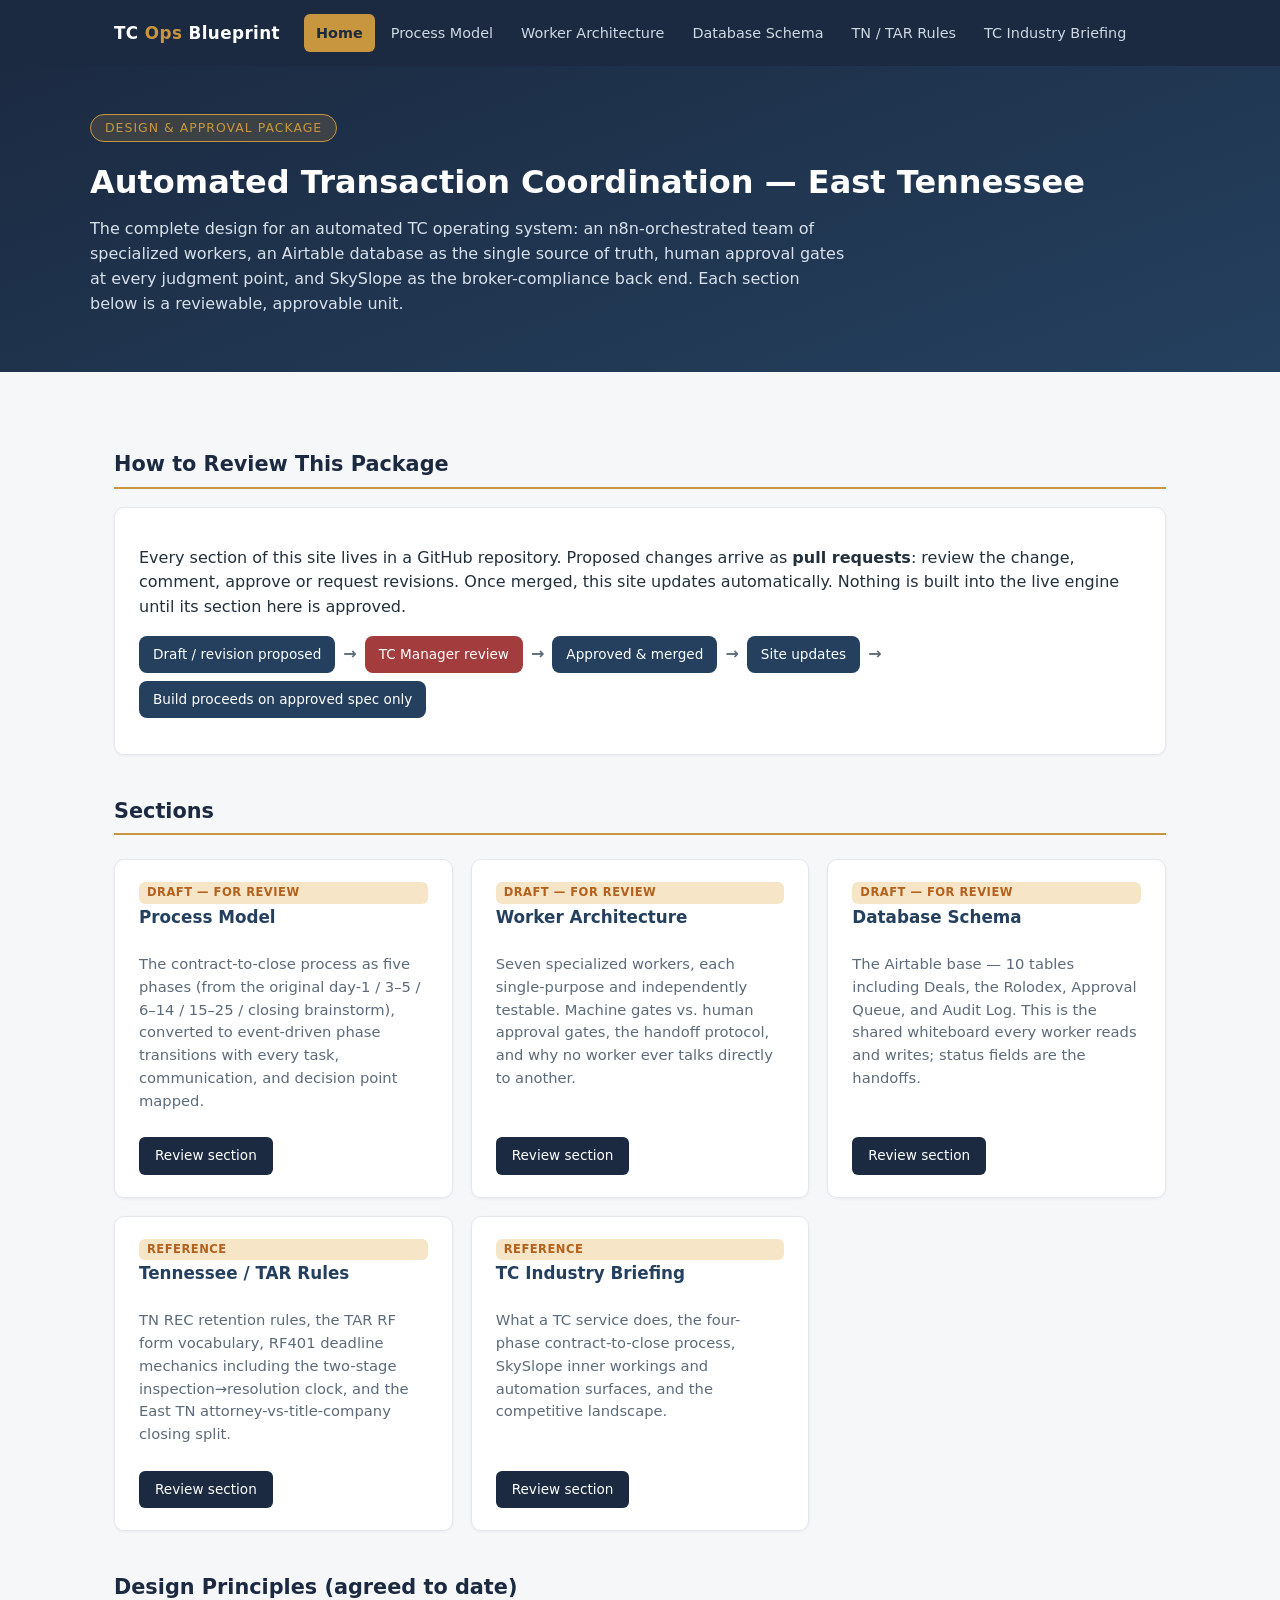
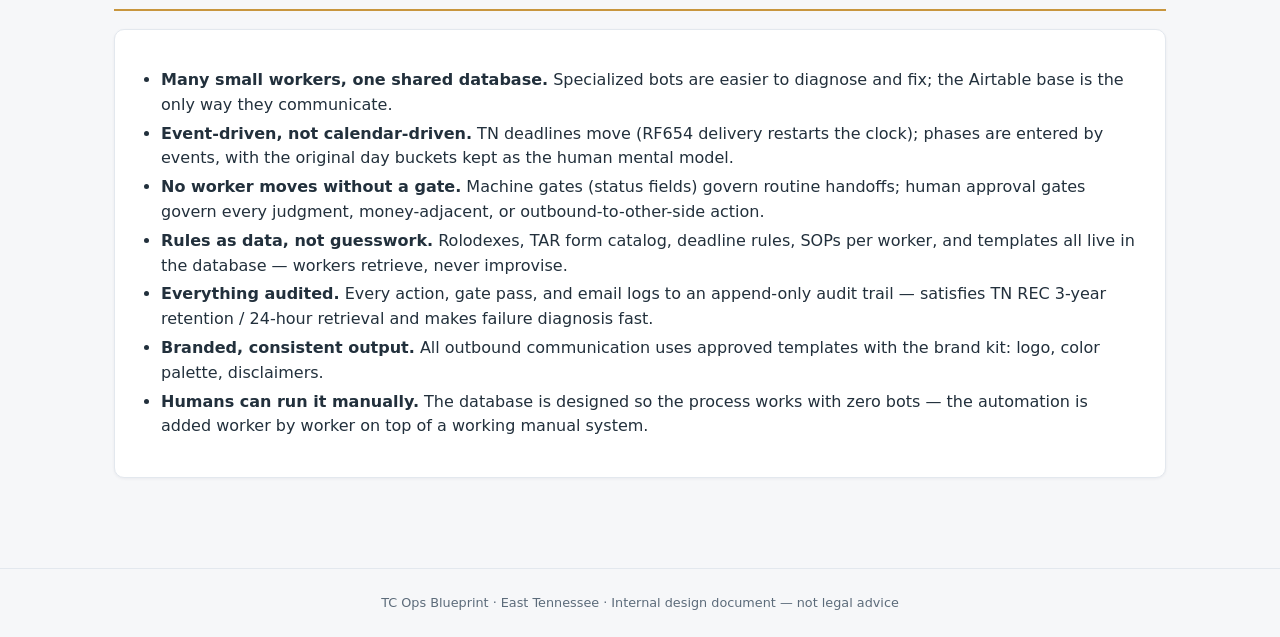
==== index.html @ d144fe27 "TC Ops Blueprint site: process model, worker architecture, Airtable schema, TN/TAR and TC industry b" ====
<!DOCTYPE html>
<html lang="en">
<head>
<meta charset="UTF-8">
<meta name="viewport" content="width=device-width, initial-scale=1.0">
<title>TC Ops Blueprint — East Tennessee</title>
<link rel="stylesheet" href="assets/style.css">
</head>
<body>
<header class="site">
  <div class="topbar">
    <a class="brand" href="index.html">TC <span>Ops</span> Blueprint</a>
    <nav class="main">
      <a href="index.html" class="active">Home</a>
      <a href="process.html">Process Model</a>
      <a href="workers.html">Worker Architecture</a>
      <a href="schema.html">Database Schema</a>
      <a href="tn-briefing.html">TN / TAR Rules</a>
      <a href="tc-briefing.html">TC Industry Briefing</a>
    </nav>
  </div>
</header>

<div class="hero">
  <div class="inner">
    <span class="tag">Design &amp; Approval Package</span>
    <h1>Automated Transaction Coordination — East Tennessee</h1>
    <p>The complete design for an automated TC operating system: an n8n-orchestrated team of specialized workers, an Airtable database as the single source of truth, human approval gates at every judgment point, and SkySlope as the broker-compliance back end. Each section below is a reviewable, approvable unit.</p>
  </div>
</div>

<main>
  <h2>How to Review This Package</h2>
  <div class="card">
    <p>Every section of this site lives in a GitHub repository. Proposed changes arrive as <strong>pull requests</strong>: review the change, comment, approve or request revisions. Once merged, this site updates automatically. Nothing is built into the live engine until its section here is approved.</p>
    <div class="flow">
      <span class="step">Draft / revision proposed</span><span class="arrow">→</span>
      <span class="step human">TC Manager review</span><span class="arrow">→</span>
      <span class="step">Approved &amp; merged</span><span class="arrow">→</span>
      <span class="step">Site updates</span><span class="arrow">→</span>
      <span class="step">Build proceeds on approved spec only</span>
    </div>
  </div>

  <h2>Sections</h2>
  <div class="grid">
    <div class="card">
      <span class="status draft">Draft — for review</span>
      <h3>Process Model</h3>
      <p>The contract-to-close process as five phases (from the original day-1 / 3–5 / 6–14 / 15–25 / closing brainstorm), converted to event-driven phase transitions with every task, communication, and decision point mapped.</p>
      <a class="go" href="process.html">Review section</a>
    </div>
    <div class="card">
      <span class="status draft">Draft — for review</span>
      <h3>Worker Architecture</h3>
      <p>Seven specialized workers, each single-purpose and independently testable. Machine gates vs. human approval gates, the handoff protocol, and why no worker ever talks directly to another.</p>
      <a class="go" href="workers.html">Review section</a>
    </div>
    <div class="card">
      <span class="status draft">Draft — for review</span>
      <h3>Database Schema</h3>
      <p>The Airtable base — 10 tables including Deals, the Rolodex, Approval Queue, and Audit Log. This is the shared whiteboard every worker reads and writes; status fields are the handoffs.</p>
      <a class="go" href="schema.html">Review section</a>
    </div>
    <div class="card">
      <span class="status draft">Reference</span>
      <h3>Tennessee / TAR Rules</h3>
      <p>TN REC retention rules, the TAR RF form vocabulary, RF401 deadline mechanics including the two-stage inspection→resolution clock, and the East TN attorney-vs-title-company closing split.</p>
      <a class="go" href="tn-briefing.html">Review section</a>
    </div>
    <div class="card">
      <span class="status draft">Reference</span>
      <h3>TC Industry Briefing</h3>
      <p>What a TC service does, the four-phase contract-to-close process, SkySlope inner workings and automation surfaces, and the competitive landscape.</p>
      <a class="go" href="tc-briefing.html">Review section</a>
    </div>
  </div>

  <h2>Design Principles (agreed to date)</h2>
  <div class="card">
    <ul>
      <li><strong>Many small workers, one shared database.</strong> Specialized bots are easier to diagnose and fix; the Airtable base is the only way they communicate.</li>
      <li><strong>Event-driven, not calendar-driven.</strong> TN deadlines move (RF654 delivery restarts the clock); phases are entered by events, with the original day buckets kept as the human mental model.</li>
      <li><strong>No worker moves without a gate.</strong> Machine gates (status fields) govern routine handoffs; human approval gates govern every judgment, money-adjacent, or outbound-to-other-side action.</li>
      <li><strong>Rules as data, not guesswork.</strong> Rolodexes, TAR form catalog, deadline rules, SOPs per worker, and templates all live in the database — workers retrieve, never improvise.</li>
      <li><strong>Everything audited.</strong> Every action, gate pass, and email logs to an append-only audit trail — satisfies TN REC 3-year retention / 24-hour retrieval and makes failure diagnosis fast.</li>
      <li><strong>Branded, consistent output.</strong> All outbound communication uses approved templates with the brand kit: logo, color palette, disclaimers.</li>
      <li><strong>Humans can run it manually.</strong> The database is designed so the process works with zero bots — the automation is added worker by worker on top of a working manual system.</li>
    </ul>
  </div>
</main>
<footer>TC Ops Blueprint · East Tennessee · Internal design document — not legal advice</footer>
</body>
</html>
---- assets/style.css ----
:root{
  --navy:#1b2a41;
  --navy-2:#24405e;
  --accent:#c8963e;
  --bg:#f6f7f9;
  --card:#ffffff;
  --ink:#22303c;
  --muted:#5c6b7a;
  --line:#e3e8ee;
  --good:#2e7d52;
  --warn:#b3611b;
  --gate:#a33c3c;
}
*{box-sizing:border-box}
body{margin:0;font-family:'Segoe UI',system-ui,-apple-system,Helvetica,Arial,sans-serif;background:var(--bg);color:var(--ink);line-height:1.55}
a{color:var(--navy-2)}
header.site{background:var(--navy);color:#fff;padding:0}
.topbar{max-width:1100px;margin:0 auto;display:flex;align-items:center;gap:24px;padding:14px 24px;flex-wrap:wrap}
.brand{font-weight:700;font-size:1.05rem;letter-spacing:.4px;color:#fff;text-decoration:none}
.brand span{color:var(--accent)}
nav.main{display:flex;gap:4px;flex-wrap:wrap}
nav.main a{color:#cfd8e3;text-decoration:none;padding:8px 12px;border-radius:6px;font-size:.9rem}
nav.main a:hover{background:var(--navy-2);color:#fff}
nav.main a.active{background:var(--accent);color:var(--navy);font-weight:600}
.hero{background:linear-gradient(160deg,var(--navy) 0%,var(--navy-2) 100%);color:#fff;padding:48px 24px 56px}
.hero .inner{max-width:1100px;margin:0 auto}
.hero h1{margin:0 0 10px;font-size:2rem}
.hero p{max-width:760px;color:#d8e0ea;margin:0}
.hero .tag{display:inline-block;background:rgba(200,150,62,.18);border:1px solid var(--accent);color:var(--accent);border-radius:999px;padding:3px 14px;font-size:.78rem;letter-spacing:1px;text-transform:uppercase;margin-bottom:16px}
main{max-width:1100px;margin:0 auto;padding:36px 24px 72px}
h1.page{margin:0 0 6px;font-size:1.7rem;color:var(--navy)}
p.sub{margin:0 0 28px;color:var(--muted)}
h2{color:var(--navy);margin:40px 0 12px;font-size:1.3rem;border-bottom:2px solid var(--accent);padding-bottom:6px}
h3{color:var(--navy-2);margin:26px 0 8px;font-size:1.05rem}
.card{background:var(--card);border:1px solid var(--line);border-radius:10px;padding:22px 24px;margin:18px 0;box-shadow:0 1px 3px rgba(27,42,65,.06)}
.grid{display:grid;grid-template-columns:repeat(auto-fill,minmax(300px,1fr));gap:18px;margin-top:24px}
.grid .card{margin:0;display:flex;flex-direction:column}
.grid .card h3{margin-top:0}
.grid .card p{color:var(--muted);font-size:.92rem;flex:1}
.grid .card a.go{align-self:flex-start;background:var(--navy);color:#fff;text-decoration:none;padding:8px 16px;border-radius:6px;font-size:.85rem;margin-top:10px}
.grid .card a.go:hover{background:var(--navy-2)}
table{border-collapse:collapse;width:100%;margin:14px 0 24px;background:#fff;font-size:.9rem}
th{background:var(--navy);color:#fff;text-align:left;padding:9px 12px;font-weight:600}
td{border:1px solid var(--line);padding:8px 12px;vertical-align:top}
tr:nth-child(even) td{background:#f2f5f8}
.pill{display:inline-block;border-radius:999px;padding:2px 10px;font-size:.75rem;font-weight:600;white-space:nowrap}
.pill.machine{background:#e3efe8;color:var(--good)}
.pill.human{background:#f7e5e5;color:var(--gate)}
.pill.phase{background:#e8edf4;color:var(--navy-2)}
.gate{color:var(--gate);font-weight:700}
.callout{border-left:4px solid var(--accent);background:#fdf6ea;padding:14px 18px;border-radius:0 8px 8px 0;margin:18px 0}
.callout.risk{border-left-color:var(--gate);background:#fbf0f0}
.callout.ok{border-left-color:var(--good);background:#eef6f1}
.flow{display:flex;flex-wrap:wrap;gap:8px;align-items:center;margin:14px 0}
.flow .step{background:var(--navy-2);color:#fff;border-radius:8px;padding:8px 14px;font-size:.85rem}
.flow .step.human{background:var(--gate)}
.flow .arrow{color:var(--muted);font-weight:700}
code{background:#eef1f5;border:1px solid var(--line);border-radius:4px;padding:1px 6px;font-size:.85em}
ul{padding-left:22px}
li{margin:4px 0}
footer{border-top:1px solid var(--line);color:var(--muted);font-size:.8rem;text-align:center;padding:24px}
.status{display:inline-block;border-radius:6px;padding:2px 8px;font-size:.72rem;font-weight:700;letter-spacing:.5px;text-transform:uppercase}
.status.draft{background:#f7e5c8;color:var(--warn)}
.status.approved{background:#e3efe8;color:var(--good)}
.toc{background:#fff;border:1px solid var(--line);border-radius:10px;padding:16px 22px;margin:20px 0}
.toc a{display:block;padding:3px 0;text-decoration:none;font-size:.92rem}
@media(max-width:640px){.hero h1{font-size:1.5rem}}
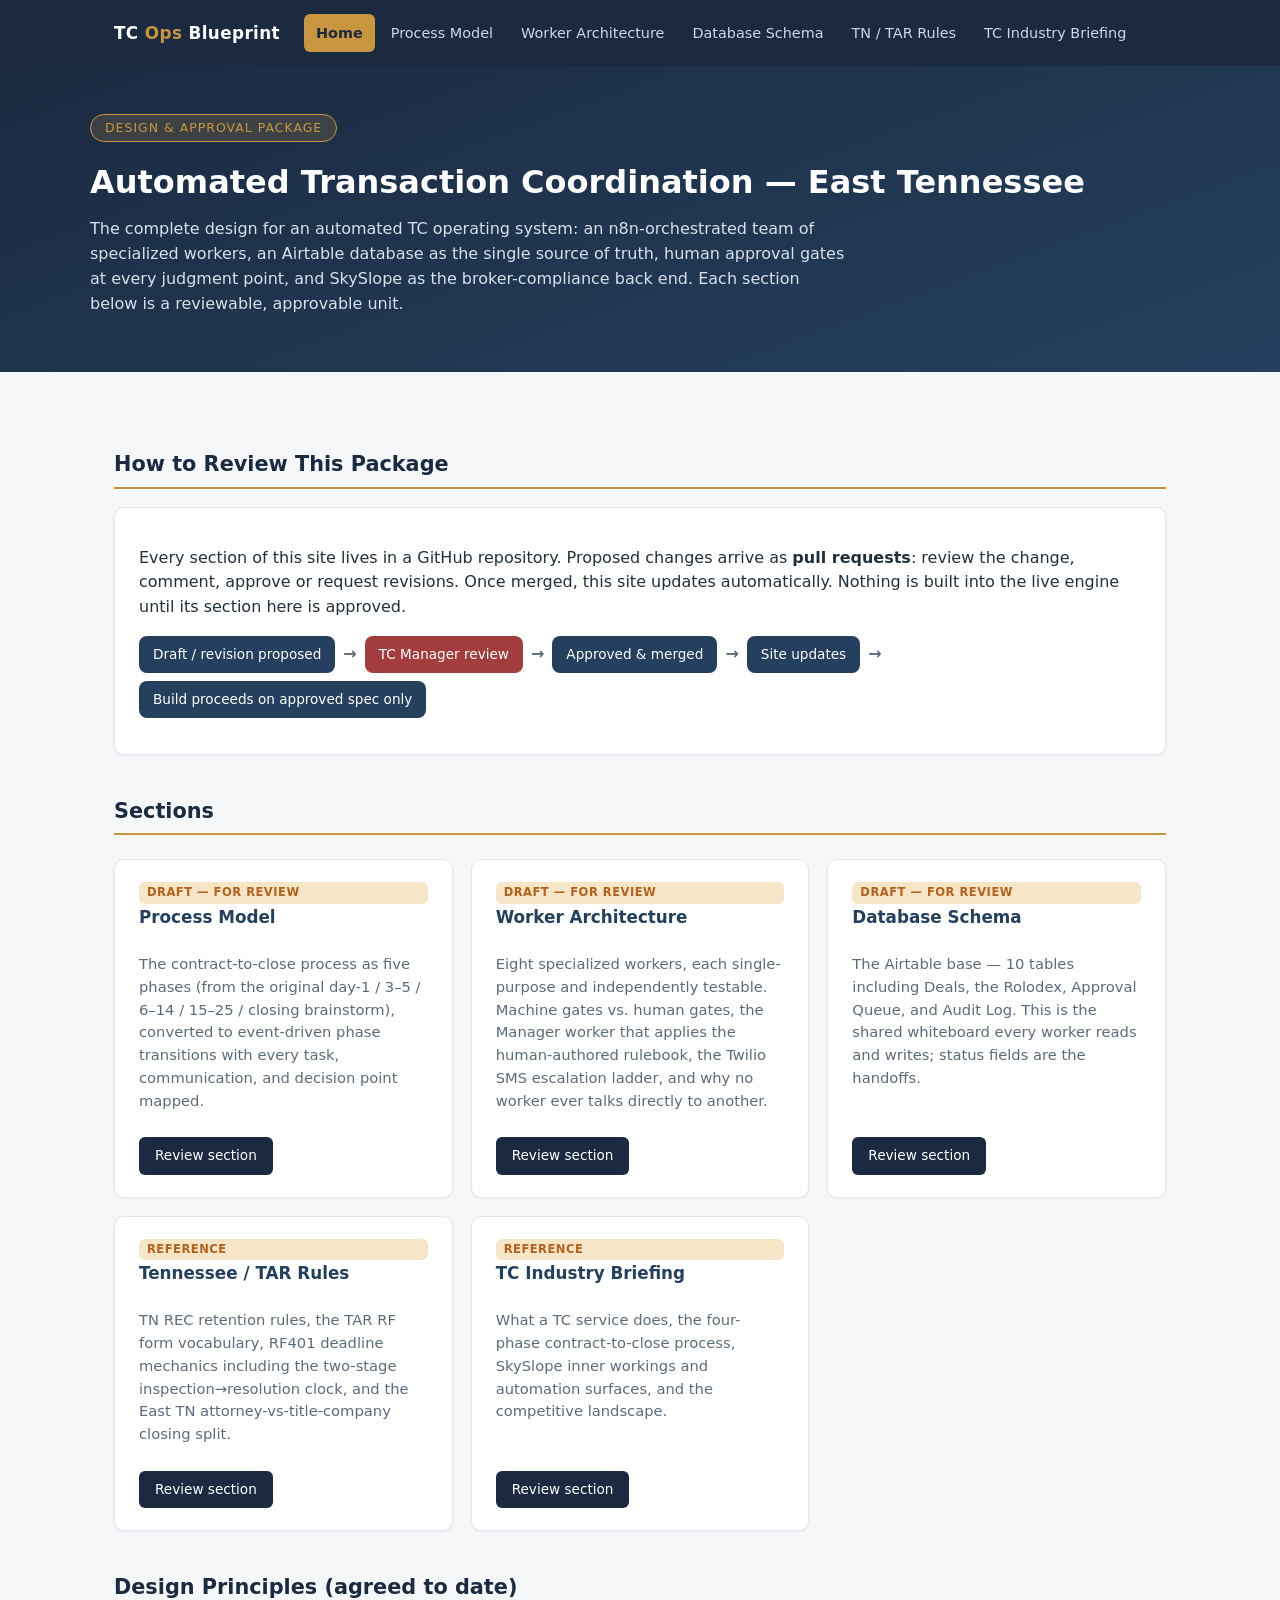
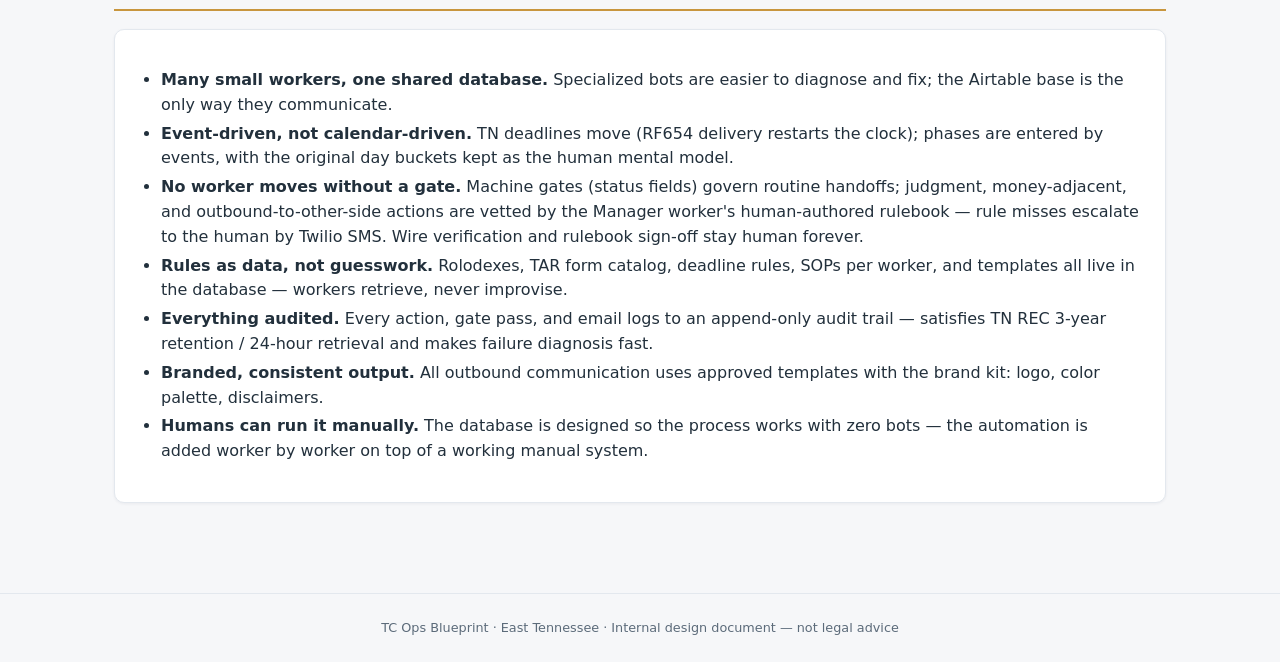
==== commit 21bb6281: "Add Manager worker + rulebook, Twilio SMS escalation ladder, Rulebook table (safest-approach gate co" ====
--- a/index.html
+++ b/index.html
@@ -53,7 +53,7 @@
     <div class="card">
       <span class="status draft">Draft — for review</span>
       <h3>Worker Architecture</h3>
-      <p>Seven specialized workers, each single-purpose and independently testable. Machine gates vs. human approval gates, the handoff protocol, and why no worker ever talks directly to another.</p>
+      <p>Eight specialized workers, each single-purpose and independently testable. Machine gates vs. human gates, the Manager worker that applies the human-authored rulebook, the Twilio SMS escalation ladder, and why no worker ever talks directly to another.</p>
       <a class="go" href="workers.html">Review section</a>
     </div>
     <div class="card">
@@ -81,7 +81,7 @@
     <ul>
       <li><strong>Many small workers, one shared database.</strong> Specialized bots are easier to diagnose and fix; the Airtable base is the only way they communicate.</li>
       <li><strong>Event-driven, not calendar-driven.</strong> TN deadlines move (RF654 delivery restarts the clock); phases are entered by events, with the original day buckets kept as the human mental model.</li>
-      <li><strong>No worker moves without a gate.</strong> Machine gates (status fields) govern routine handoffs; human approval gates govern every judgment, money-adjacent, or outbound-to-other-side action.</li>
+      <li><strong>No worker moves without a gate.</strong> Machine gates (status fields) govern routine handoffs; judgment, money-adjacent, and outbound-to-other-side actions are vetted by the Manager worker's human-authored rulebook — rule misses escalate to the human by Twilio SMS. Wire verification and rulebook sign-off stay human forever.</li>
       <li><strong>Rules as data, not guesswork.</strong> Rolodexes, TAR form catalog, deadline rules, SOPs per worker, and templates all live in the database — workers retrieve, never improvise.</li>
       <li><strong>Everything audited.</strong> Every action, gate pass, and email logs to an append-only audit trail — satisfies TN REC 3-year retention / 24-hour retrieval and makes failure diagnosis fast.</li>
       <li><strong>Branded, consistent output.</strong> All outbound communication uses approved templates with the brand kit: logo, color palette, disclaimers.</li>
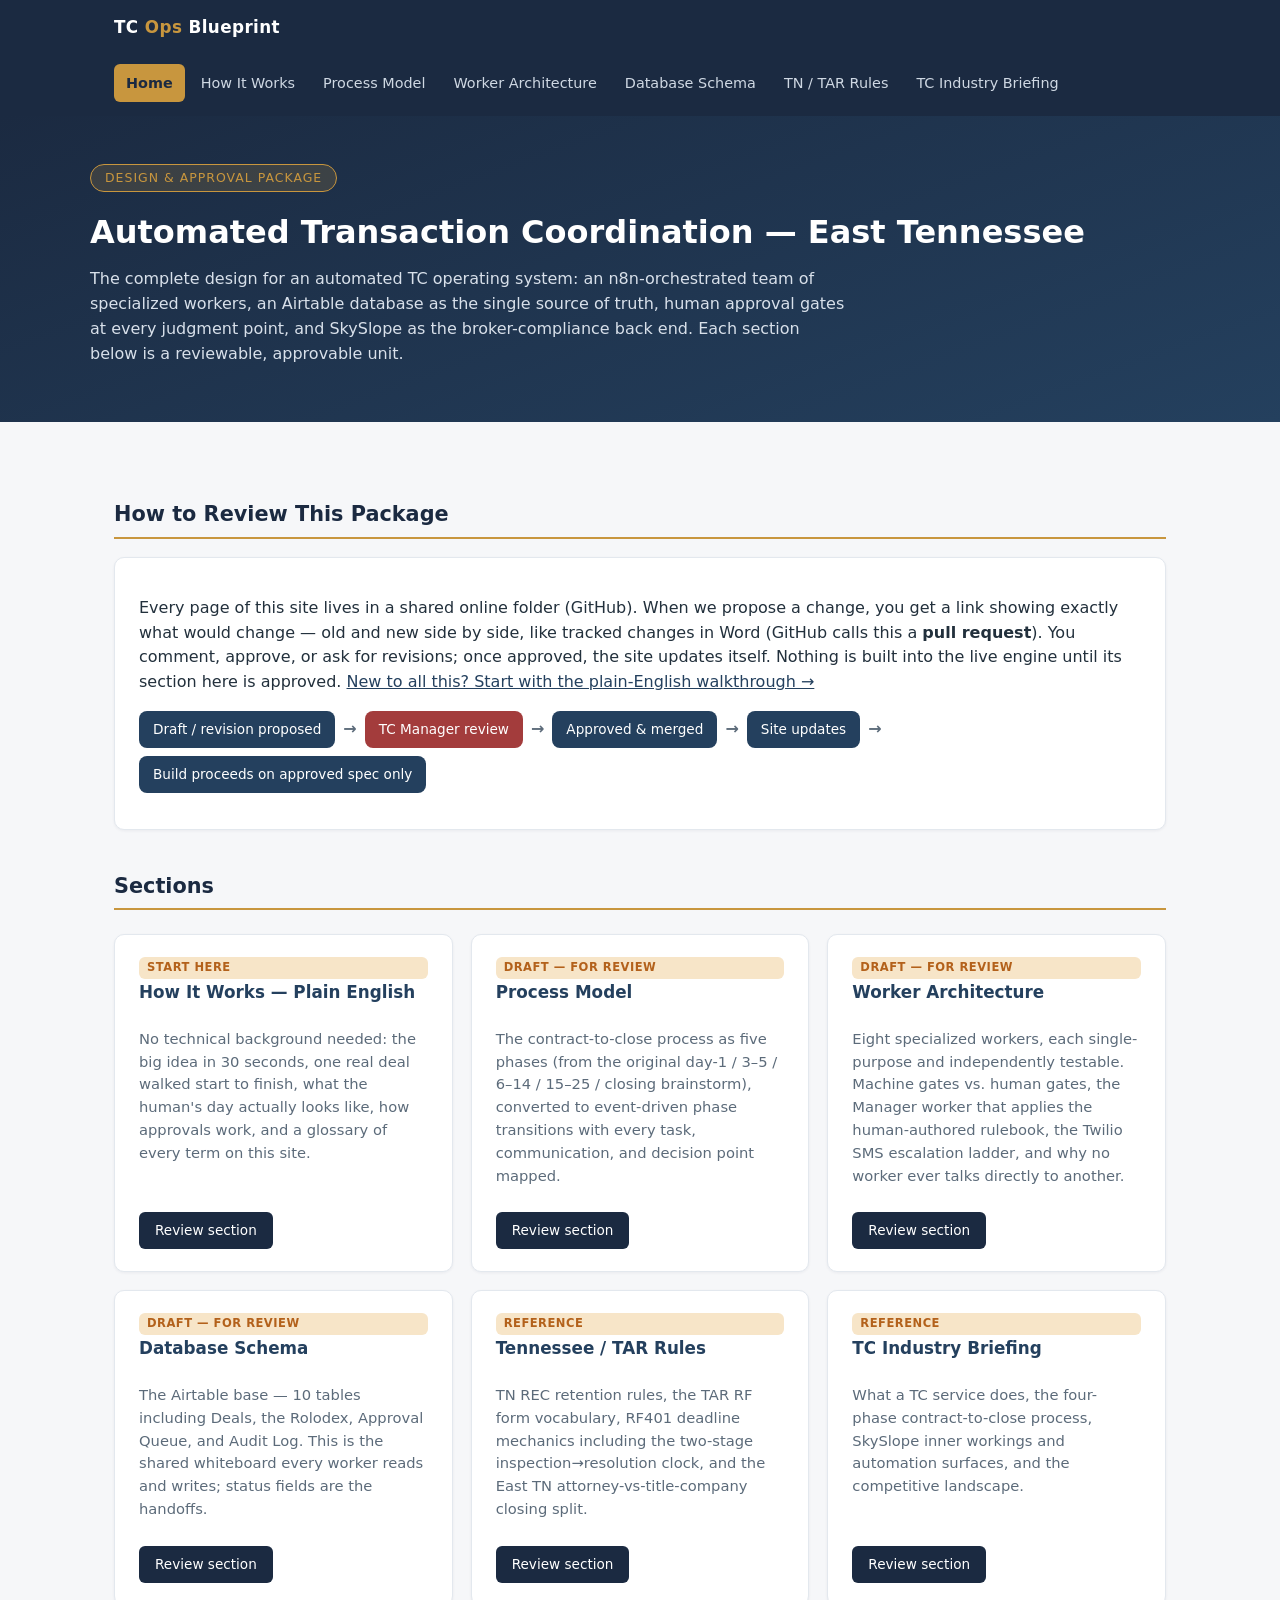
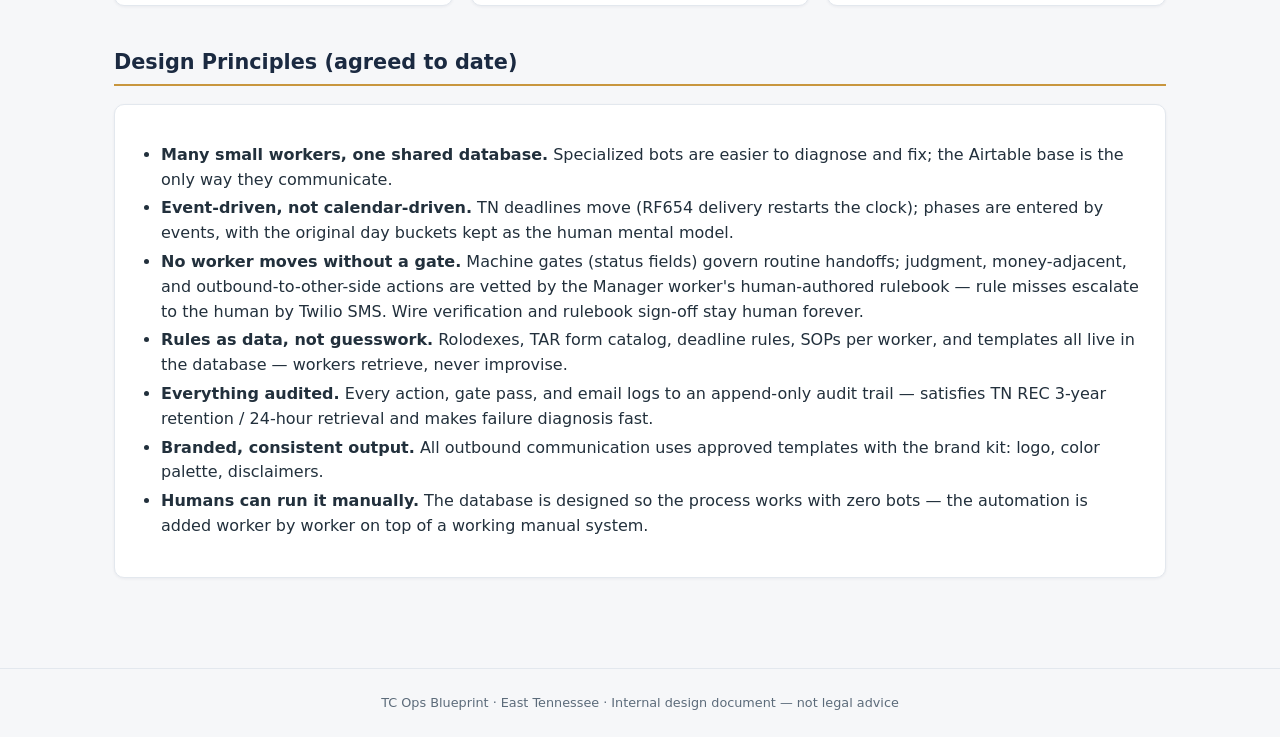
==== commit d4071a59: "Add plain-English How It Works page (walkthrough, day-in-the-life, approval explainer, glossary) and" ====
--- a/index.html
+++ b/index.html
@@ -12,6 +12,7 @@
     <a class="brand" href="index.html">TC <span>Ops</span> Blueprint</a>
     <nav class="main">
       <a href="index.html" class="active">Home</a>
+      <a href="how-it-works.html">How It Works</a>
       <a href="process.html">Process Model</a>
       <a href="workers.html">Worker Architecture</a>
       <a href="schema.html">Database Schema</a>
@@ -32,7 +33,7 @@
 <main>
   <h2>How to Review This Package</h2>
   <div class="card">
-    <p>Every section of this site lives in a GitHub repository. Proposed changes arrive as <strong>pull requests</strong>: review the change, comment, approve or request revisions. Once merged, this site updates automatically. Nothing is built into the live engine until its section here is approved.</p>
+    <p>Every page of this site lives in a shared online folder (GitHub). When we propose a change, you get a link showing exactly what would change — old and new side by side, like tracked changes in Word (GitHub calls this a <strong>pull request</strong>). You comment, approve, or ask for revisions; once approved, the site updates itself. Nothing is built into the live engine until its section here is approved. <a href="how-it-works.html">New to all this? Start with the plain-English walkthrough →</a></p>
     <div class="flow">
       <span class="step">Draft / revision proposed</span><span class="arrow">→</span>
       <span class="step human">TC Manager review</span><span class="arrow">→</span>
@@ -44,6 +45,12 @@
 
   <h2>Sections</h2>
   <div class="grid">
+    <div class="card">
+      <span class="status draft">Start here</span>
+      <h3>How It Works — Plain English</h3>
+      <p>No technical background needed: the big idea in 30 seconds, one real deal walked start to finish, what the human's day actually looks like, how approvals work, and a glossary of every term on this site.</p>
+      <a class="go" href="how-it-works.html">Review section</a>
+    </div>
     <div class="card">
       <span class="status draft">Draft — for review</span>
       <h3>Process Model</h3>
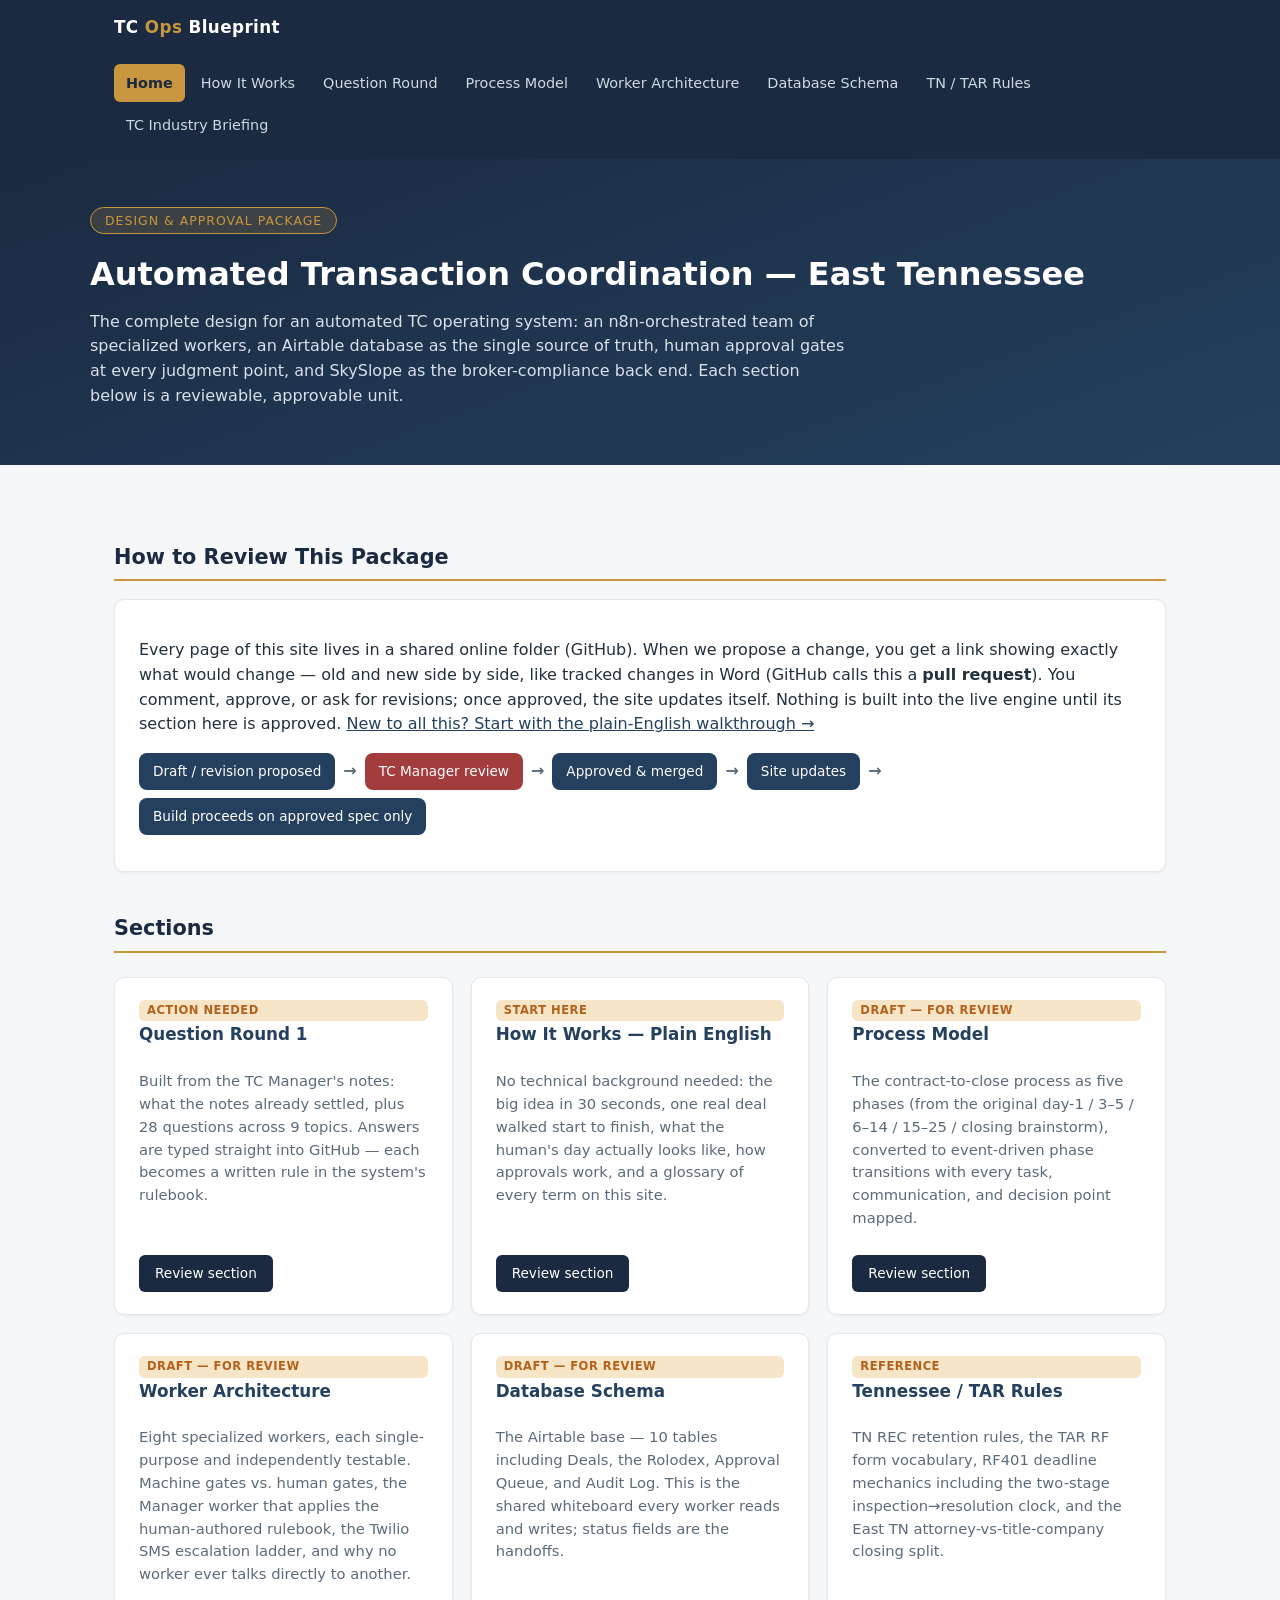
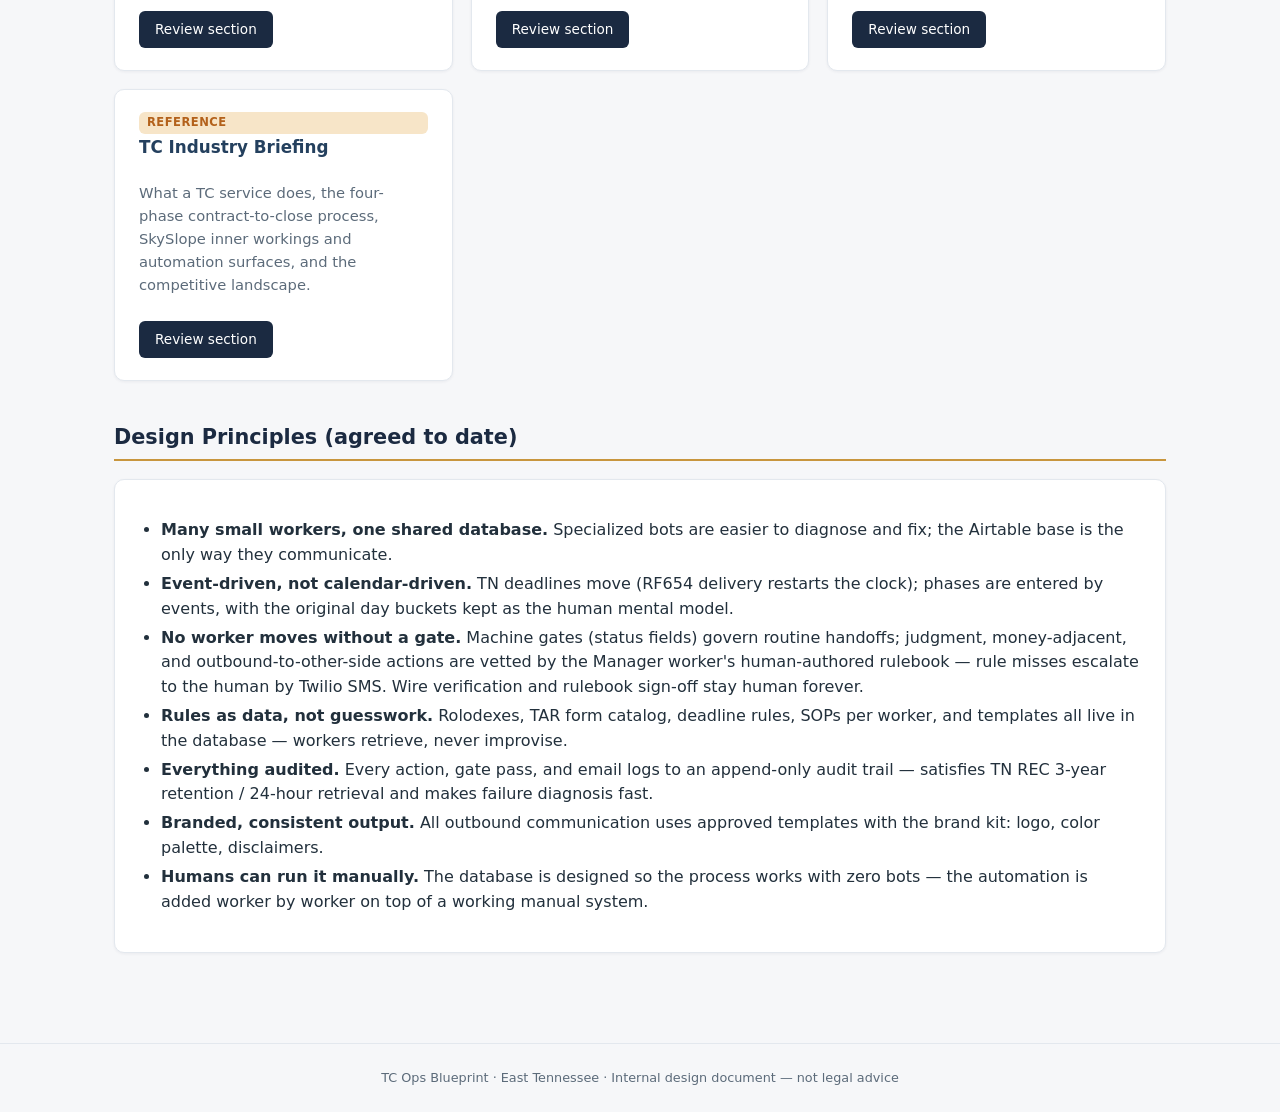
==== commit 2c052154: "Add Question Round 1 page: decisions from manager notes + 28 questions across 9 topics, answered via" ====
--- a/index.html
+++ b/index.html
@@ -13,6 +13,7 @@
     <nav class="main">
       <a href="index.html" class="active">Home</a>
       <a href="how-it-works.html">How It Works</a>
+      <a href="questions.html">Question Round</a>
       <a href="process.html">Process Model</a>
       <a href="workers.html">Worker Architecture</a>
       <a href="schema.html">Database Schema</a>
@@ -45,6 +46,12 @@
 
   <h2>Sections</h2>
   <div class="grid">
+    <div class="card">
+      <span class="status draft">Action needed</span>
+      <h3>Question Round 1</h3>
+      <p>Built from the TC Manager's notes: what the notes already settled, plus 28 questions across 9 topics. Answers are typed straight into GitHub — each becomes a written rule in the system's rulebook.</p>
+      <a class="go" href="questions.html">Review section</a>
+    </div>
     <div class="card">
       <span class="status draft">Start here</span>
       <h3>How It Works — Plain English</h3>
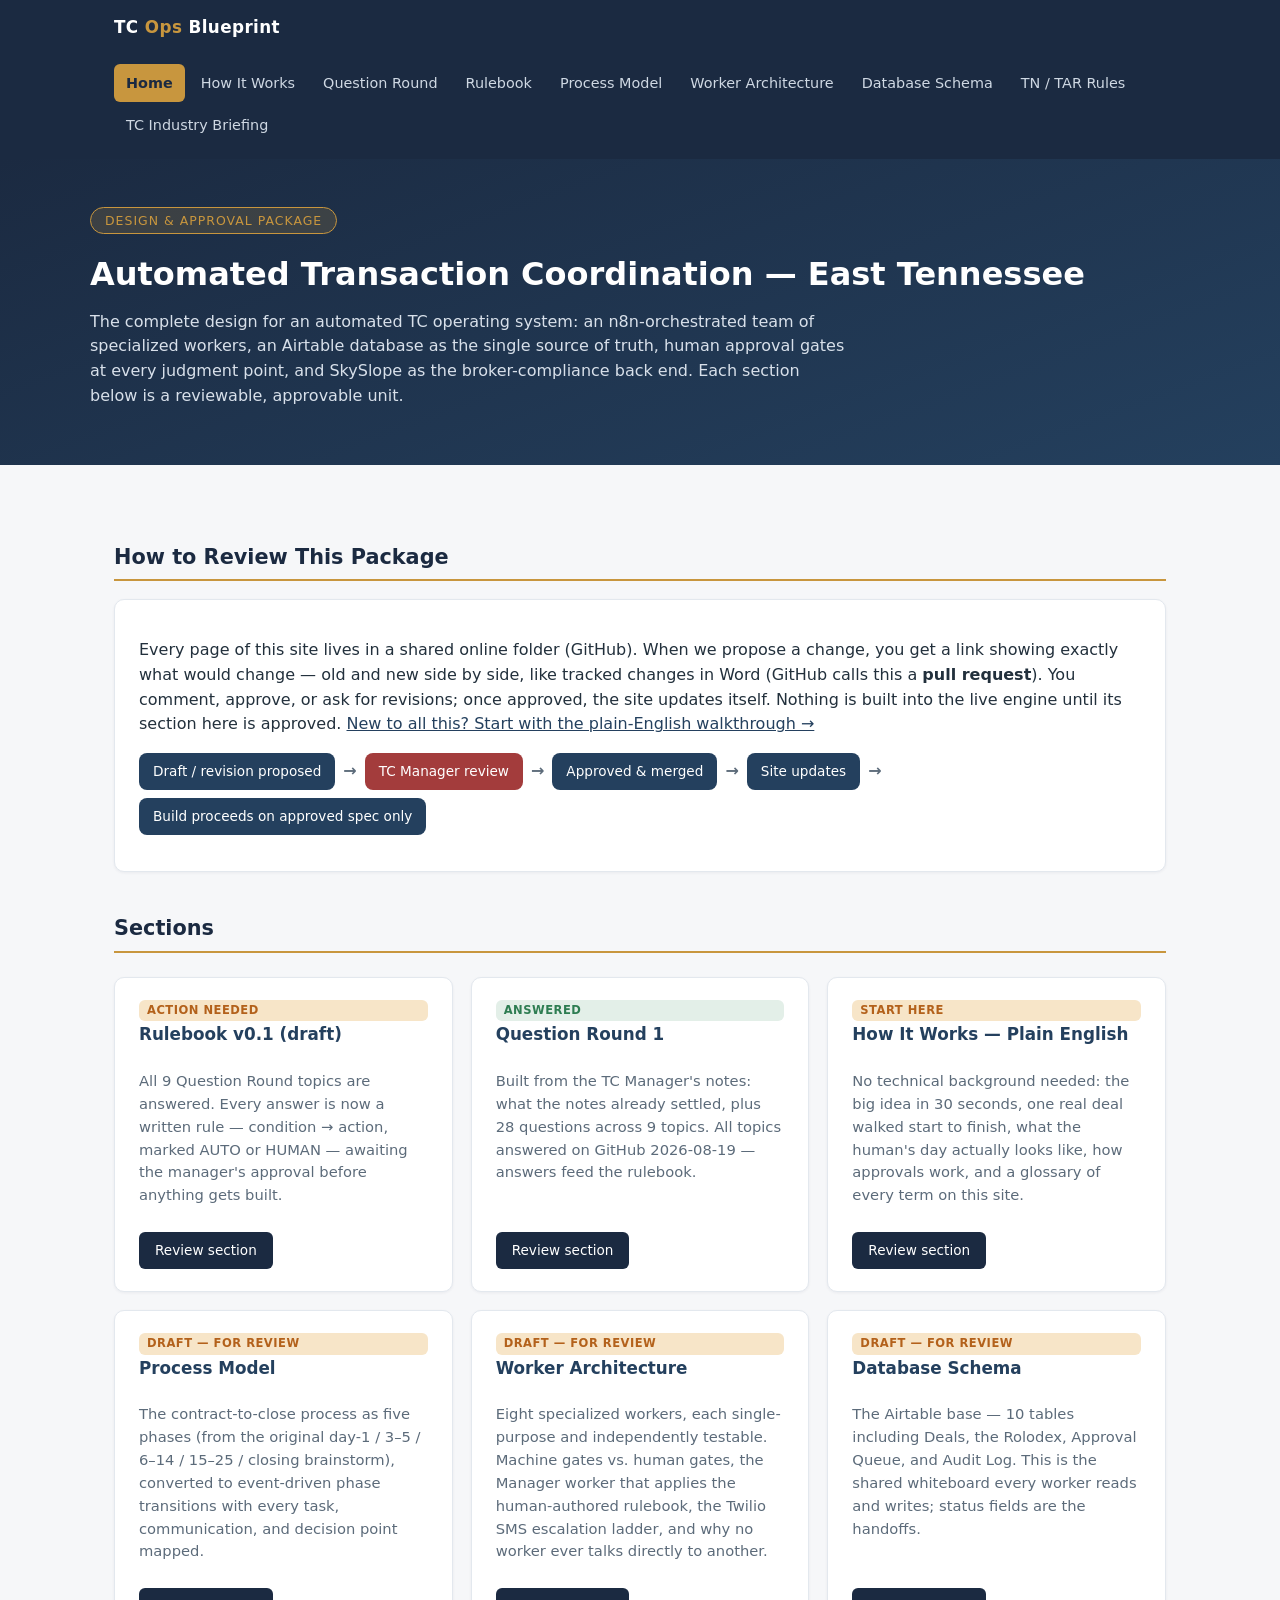
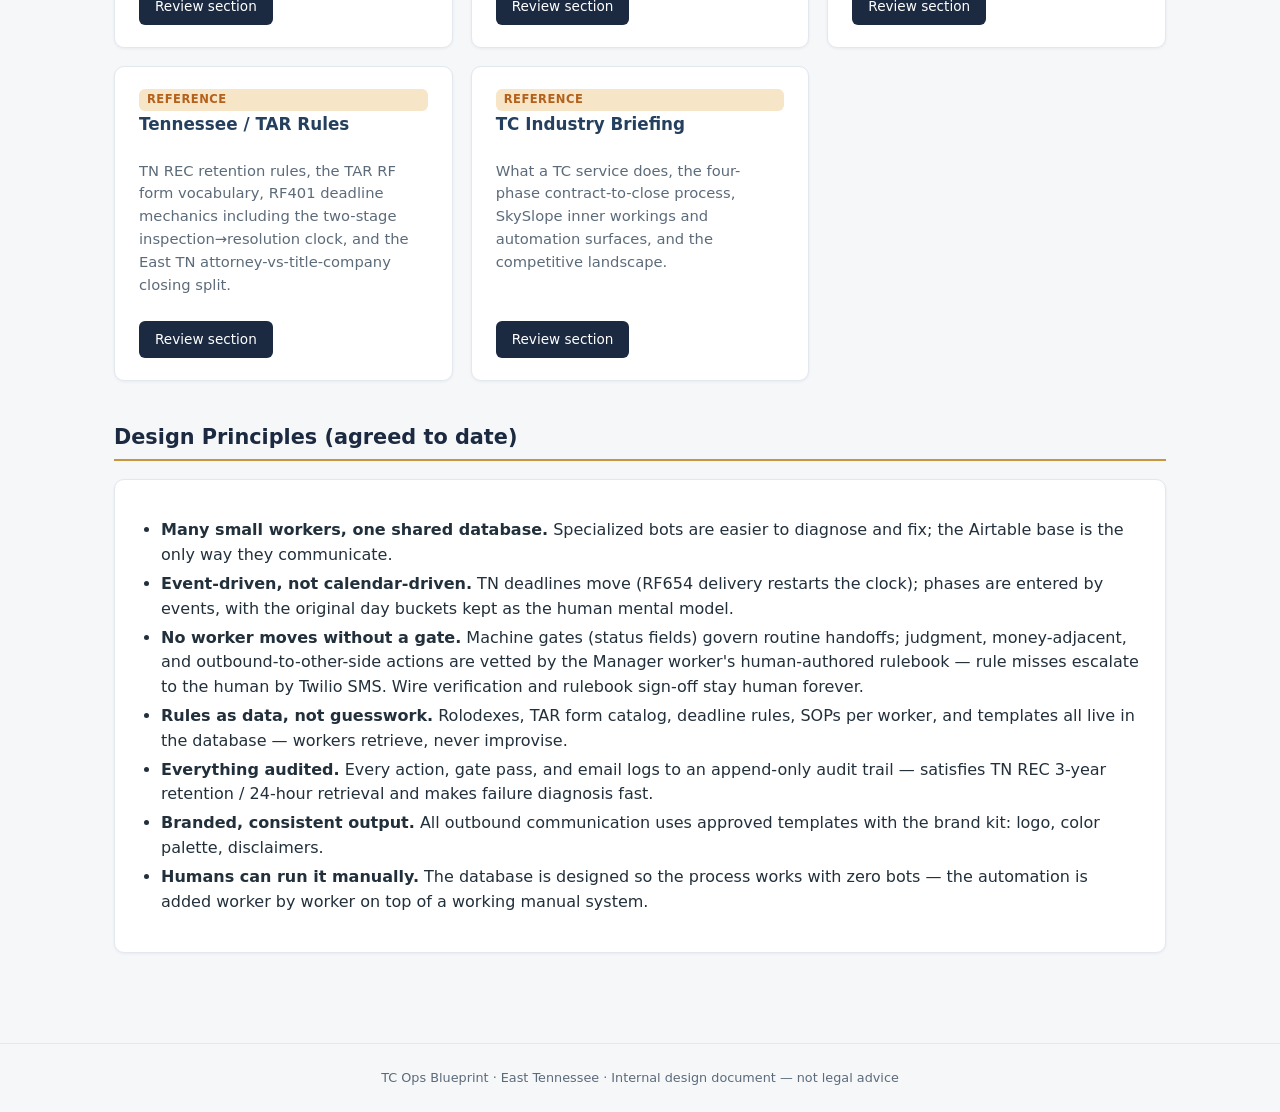
==== commit 24630c53: "Add draft Rulebook v0.1 from Question Round 1 answers (issues #10-#18) Co-Authored-By: Howard Ouelle" ====
--- a/index.html
+++ b/index.html
@@ -14,6 +14,7 @@
       <a href="index.html" class="active">Home</a>
       <a href="how-it-works.html">How It Works</a>
       <a href="questions.html">Question Round</a>
+      <a href="rulebook.html">Rulebook</a>
       <a href="process.html">Process Model</a>
       <a href="workers.html">Worker Architecture</a>
       <a href="schema.html">Database Schema</a>
@@ -48,8 +49,14 @@
   <div class="grid">
     <div class="card">
       <span class="status draft">Action needed</span>
+      <h3>Rulebook v0.1 (draft)</h3>
+      <p>All 9 Question Round topics are answered. Every answer is now a written rule — condition → action, marked AUTO or HUMAN — awaiting the manager's approval before anything gets built.</p>
+      <a class="go" href="rulebook.html">Review section</a>
+    </div>
+    <div class="card">
+      <span class="status approved">Answered</span>
       <h3>Question Round 1</h3>
-      <p>Built from the TC Manager's notes: what the notes already settled, plus 28 questions across 9 topics. Answers are typed straight into GitHub — each becomes a written rule in the system's rulebook.</p>
+      <p>Built from the TC Manager's notes: what the notes already settled, plus 28 questions across 9 topics. All topics answered on GitHub 2026-08-19 — answers feed the rulebook.</p>
       <a class="go" href="questions.html">Review section</a>
     </div>
     <div class="card">
